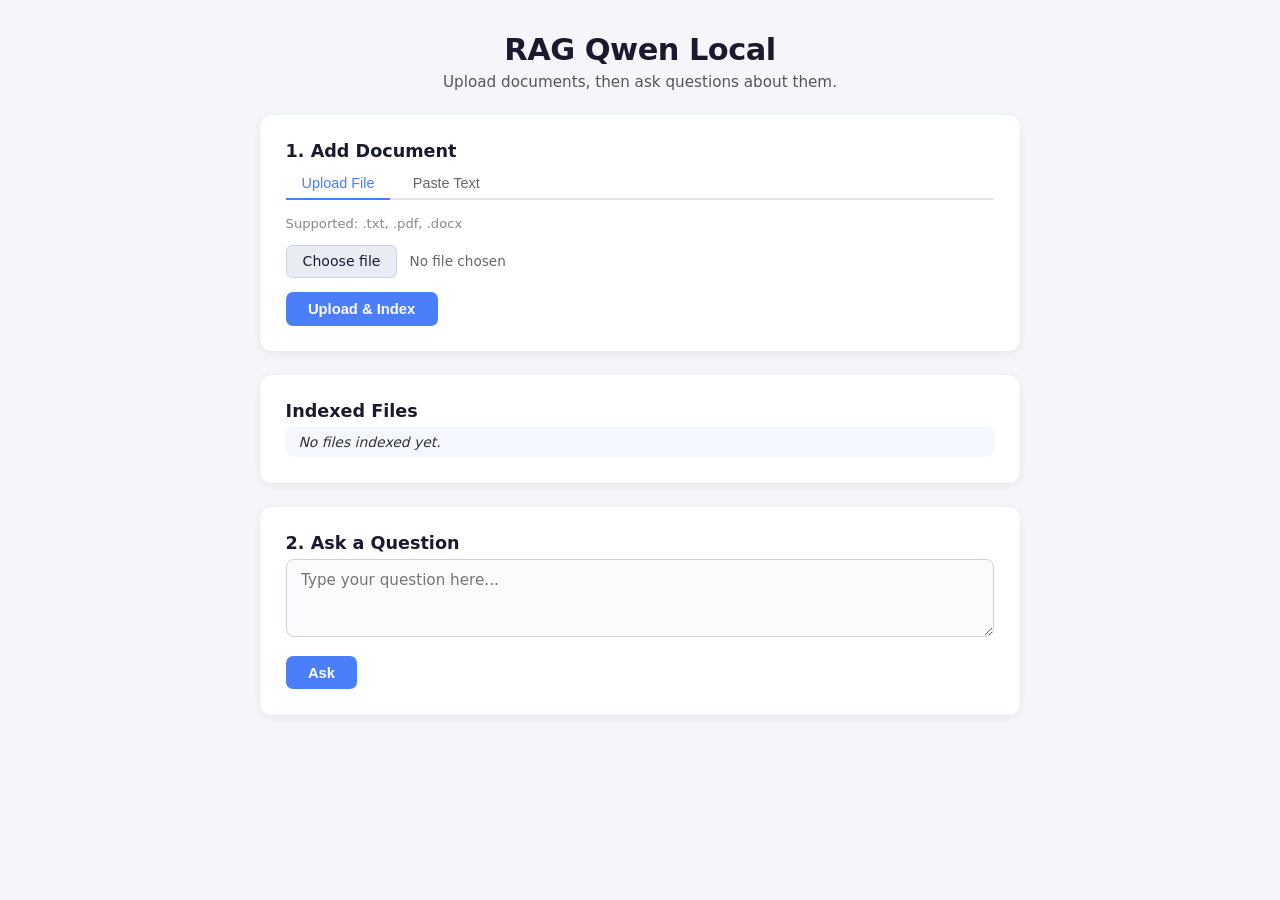
==== static/index.html @ bf1a891d "Initial commit: RAG app with file upload, paste-text, and indexed files list - FastAPI backend with " ====
<!DOCTYPE html>
<html lang="en">
<head>
  <meta charset="UTF-8" />
  <meta name="viewport" content="width=device-width, initial-scale=1.0" />
  <title>RAG Qwen Local</title>
  <link rel="stylesheet" href="/static/style.css" />
</head>
<body>
  <div class="container">
    <header>
      <h1>RAG Qwen Local</h1>
      <p class="subtitle">Upload documents, then ask questions about them.</p>
    </header>

    <!-- Upload Section -->
    <section class="card" id="upload-section">
      <h2>1. Add Document</h2>

      <div class="tabs">
        <button class="tab-btn active" data-tab="file-tab">Upload File</button>
        <button class="tab-btn" data-tab="paste-tab">Paste Text</button>
      </div>

      <!-- File tab -->
      <div id="file-tab" class="tab-panel">
        <p class="hint">Supported: .txt, .pdf, .docx</p>
        <div class="file-row">
          <label class="file-label" for="file-input">Choose file</label>
          <input type="file" id="file-input" accept=".txt,.pdf,.docx" />
          <span id="file-name" class="file-name">No file chosen</span>
        </div>
        <button id="upload-btn" class="btn">Upload &amp; Index</button>
      </div>

      <!-- Paste tab -->
      <div id="paste-tab" class="tab-panel hidden">
        <p class="hint">Paste any text — it will be saved as a .txt file and indexed.</p>
        <input
          type="text"
          id="paste-filename"
          placeholder="Filename (e.g. notes)"
          class="text-input"
          maxlength="80"
        />
        <textarea
          id="paste-content"
          placeholder="Paste your text here…"
          rows="7"
        ></textarea>
        <button id="paste-btn" class="btn">Index Text</button>
      </div>

      <div id="upload-status" class="status hidden"></div>
    </section>

    <!-- Indexed Files Section -->
    <section class="card" id="files-section">
      <h2>Indexed Files</h2>
      <ul id="files-list" class="files-list">
        <li class="files-empty">No files indexed yet.</li>
      </ul>
    </section>

    <!-- Ask Section -->
    <section class="card" id="ask-section">
      <h2>2. Ask a Question</h2>
      <textarea
        id="question-input"
        placeholder="Type your question here..."
        rows="3"
      ></textarea>
      <button id="ask-btn" class="btn">Ask</button>
      <div id="ask-status" class="status hidden"></div>
    </section>

    <!-- Answer Section -->
    <section class="card" id="answer-section" style="display:none;">
      <h2>Answer</h2>
      <div id="answer-text" class="answer-box"></div>

      <h3>Sources</h3>
      <ul id="sources-list" class="sources-list"></ul>
    </section>
  </div>

  <script src="/static/app.js"></script>
</body>
</html>
---- static/style.css ----
*, *::before, *::after {
  box-sizing: border-box;
  margin: 0;
  padding: 0;
}

body {
  font-family: system-ui, -apple-system, sans-serif;
  background: #f4f6f9;
  color: #1a1a2e;
  min-height: 100vh;
  padding: 2rem 1rem;
}

.container {
  max-width: 760px;
  margin: 0 auto;
  display: flex;
  flex-direction: column;
  gap: 1.5rem;
}

header {
  text-align: center;
}

header h1 {
  font-size: 1.9rem;
  font-weight: 700;
  letter-spacing: -0.5px;
}

.subtitle {
  margin-top: 0.4rem;
  color: #555;
  font-size: 0.95rem;
}

/* Card */
.card {
  background: #fff;
  border-radius: 12px;
  padding: 1.6rem;
  box-shadow: 0 2px 10px rgba(0, 0, 0, 0.07);
}

.card h2 {
  font-size: 1.1rem;
  margin-bottom: 0.4rem;
}

.card h3 {
  font-size: 0.95rem;
  margin-top: 1.2rem;
  margin-bottom: 0.4rem;
  color: #444;
}

.hint {
  font-size: 0.82rem;
  color: #888;
  margin-bottom: 0.9rem;
}

/* File input row */
.file-row {
  display: flex;
  align-items: center;
  gap: 0.75rem;
  margin-bottom: 0.9rem;
  flex-wrap: wrap;
}

input[type="file"] {
  display: none;
}

.file-label {
  cursor: pointer;
  background: #e8edf5;
  color: #1a1a2e;
  padding: 0.45rem 1rem;
  border-radius: 6px;
  font-size: 0.88rem;
  font-weight: 500;
  border: 1px solid #ccd3de;
  transition: background 0.15s;
  white-space: nowrap;
}

.file-label:hover {
  background: #d6dff0;
}

.file-name {
  font-size: 0.85rem;
  color: #666;
  overflow: hidden;
  text-overflow: ellipsis;
  white-space: nowrap;
  max-width: 260px;
}

/* Textarea */
textarea {
  width: 100%;
  padding: 0.7rem 0.9rem;
  border: 1px solid #ccd3de;
  border-radius: 8px;
  font-size: 0.95rem;
  font-family: inherit;
  resize: vertical;
  margin-bottom: 0.9rem;
  background: #fafbfc;
  transition: border-color 0.15s;
}

textarea:focus {
  outline: none;
  border-color: #4a7efa;
  background: #fff;
}

/* Button */
.btn {
  display: inline-block;
  padding: 0.55rem 1.4rem;
  background: #4a7efa;
  color: #fff;
  border: none;
  border-radius: 7px;
  font-size: 0.92rem;
  font-weight: 600;
  cursor: pointer;
  transition: background 0.15s, opacity 0.15s;
}

.btn:hover:not(:disabled) {
  background: #2f5ed6;
}

.btn:disabled {
  opacity: 0.55;
  cursor: not-allowed;
}

/* Status messages */
.status {
  margin-top: 0.75rem;
  padding: 0.6rem 0.9rem;
  border-radius: 7px;
  font-size: 0.88rem;
  line-height: 1.5;
}

.status.hidden {
  display: none;
}

.status.loading {
  background: #eef3ff;
  color: #2a4ab5;
  display: flex;
  align-items: center;
  gap: 0.5rem;
}

.status.success {
  background: #eafaf1;
  color: #1a7a42;
}

.status.error {
  background: #fff0f0;
  color: #c0392b;
}

/* Spinner */
.spinner {
  width: 14px;
  height: 14px;
  border: 2px solid #a0b5f0;
  border-top-color: #2a4ab5;
  border-radius: 50%;
  animation: spin 0.7s linear infinite;
  flex-shrink: 0;
}

@keyframes spin {
  to { transform: rotate(360deg); }
}

/* Answer box */
.answer-box {
  background: #fafbfc;
  border: 1px solid #e2e6ed;
  border-radius: 8px;
  padding: 1rem 1.1rem;
  font-size: 0.93rem;
  line-height: 1.7;
  white-space: pre-wrap;
  word-break: break-word;
}

/* Tabs */
.tabs {
  display: flex;
  gap: 0.4rem;
  margin-bottom: 1rem;
  border-bottom: 2px solid #e2e6ed;
  padding-bottom: 0;
}

.tab-btn {
  background: none;
  border: none;
  padding: 0.45rem 1rem;
  font-size: 0.9rem;
  font-weight: 500;
  color: #666;
  cursor: pointer;
  border-bottom: 2px solid transparent;
  margin-bottom: -2px;
  transition: color 0.15s, border-color 0.15s;
}

.tab-btn:hover {
  color: #1a1a2e;
}

.tab-btn.active {
  color: #4a7efa;
  border-bottom-color: #4a7efa;
}

.tab-panel.hidden {
  display: none;
}

/* Plain text input */
.text-input {
  width: 100%;
  padding: 0.6rem 0.9rem;
  border: 1px solid #ccd3de;
  border-radius: 8px;
  font-size: 0.9rem;
  font-family: inherit;
  background: #fafbfc;
  margin-bottom: 0.7rem;
  transition: border-color 0.15s;
}

.text-input:focus {
  outline: none;
  border-color: #4a7efa;
  background: #fff;
}

/* Indexed files list */
.files-list {
  list-style: none;
  display: flex;
  flex-direction: column;
  gap: 0.3rem;
}

.files-list li {
  display: flex;
  align-items: center;
  gap: 0.5rem;
  padding: 0.45rem 0.8rem;
  background: #f5f7ff;
  border-radius: 6px;
  font-size: 0.87rem;
  color: #333;
}

.files-list li .file-icon {
  font-size: 1rem;
  flex-shrink: 0;
}

.files-empty {
  color: #aaa;
  font-size: 0.85rem;
  font-style: italic;
}

/* Sources list */
.sources-list {
  list-style: none;
  display: flex;
  flex-direction: column;
  gap: 0.35rem;
}

.sources-list li {
  background: #f0f4ff;
  border-radius: 6px;
  padding: 0.4rem 0.8rem;
  font-size: 0.82rem;
  color: #333;
  display: flex;
  gap: 0.5rem;
}

.sources-list li .src-file {
  font-weight: 600;
  color: #2a4ab5;
}

.sources-list li .src-chunk {
  color: #888;
}
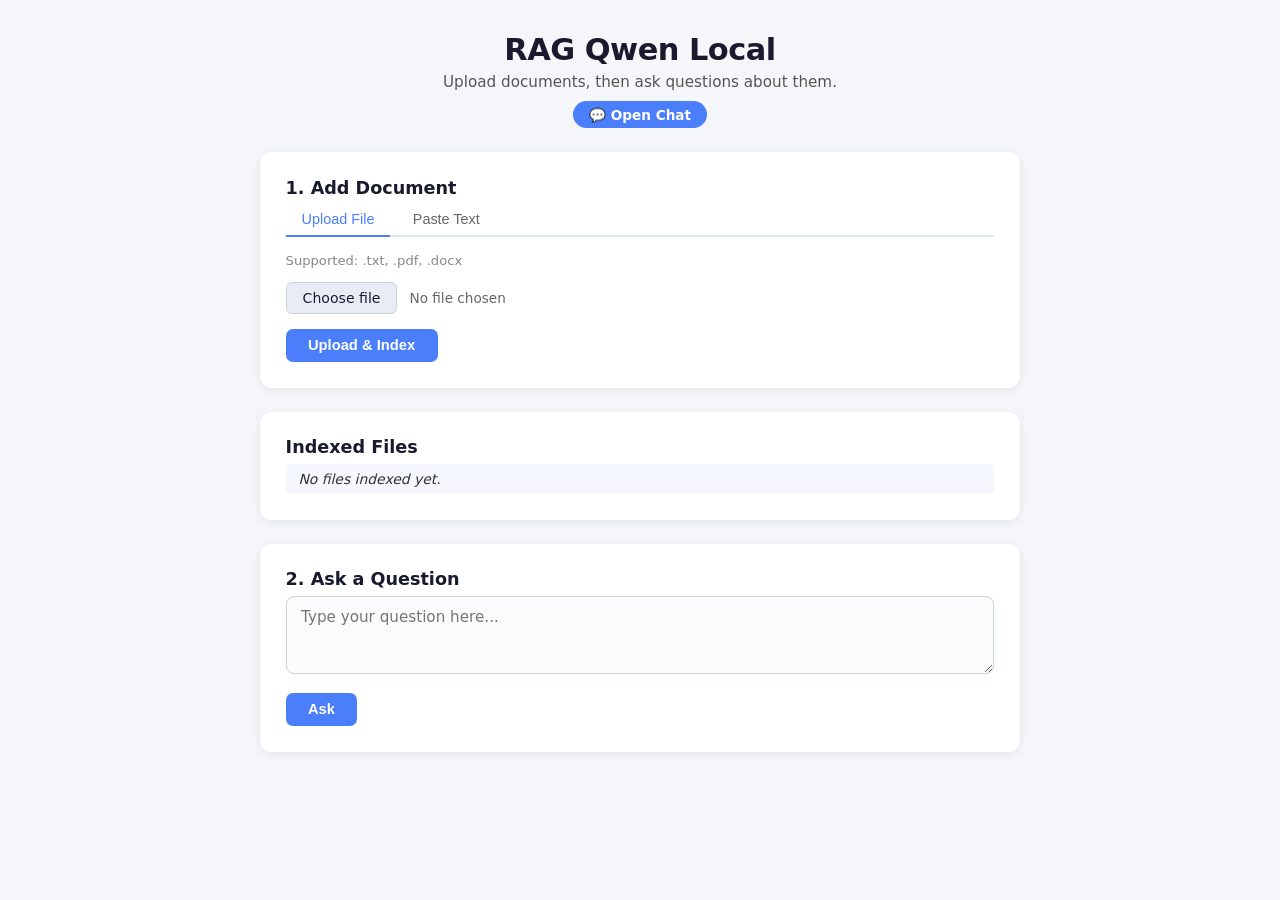
==== commit fd739bc9: "feat: add /chat page with multi-turn history and streaming thinking - New GET /chat route serving ch" ====
--- a/static/index.html
+++ b/static/index.html
@@ -11,6 +11,7 @@
     <header>
       <h1>RAG Qwen Local</h1>
       <p class="subtitle">Upload documents, then ask questions about them.</p>
+      <a href="/chat" class="chat-link">💬 Open Chat</a>
     </header>
 
     <!-- Upload Section -->
@@ -74,6 +75,51 @@
       <div id="ask-status" class="status hidden"></div>
     </section>
 
+    <!-- Live View Section -->
+    <section class="card" id="live-section" style="display:none;">
+      <h2>Live Process</h2>
+      <div class="live-steps">
+        <div class="step-item" id="step-embedding">
+          <div class="step-icon step-pending"></div>
+          <div class="step-info">
+            <span class="step-label">Mã hóa câu hỏi</span>
+            <span class="step-msg" id="msg-embedding"></span>
+          </div>
+        </div>
+        <div class="step-item" id="step-retrieval">
+          <div class="step-icon step-pending"></div>
+          <div class="step-info">
+            <span class="step-label">Tìm kiếm tài liệu</span>
+            <span class="step-msg" id="msg-retrieval"></span>
+          </div>
+        </div>
+        <div class="step-item" id="step-generating">
+          <div class="step-icon step-pending"></div>
+          <div class="step-info">
+            <span class="step-label">Tạo câu trả lời</span>
+            <span class="step-msg" id="msg-generating"></span>
+          </div>
+        </div>
+      </div>
+
+      <div id="live-thinking" class="live-thinking" style="display:none;">
+        <button class="chunks-toggle thinking-toggle" id="thinking-toggle">
+          <span class="thinking-pulse" id="thinking-pulse"></span>
+          <span id="thinking-title">Đang suy nghĩ...</span>
+          <span class="toggle-arrow" id="thinking-arrow">▼</span>
+        </button>
+        <div id="thinking-body" class="thinking-body"></div>
+      </div>
+
+      <div id="live-chunks" class="live-chunks" style="display:none;">
+        <button class="chunks-toggle" id="chunks-toggle">
+          <span id="chunks-title">Đoạn văn tìm được</span>
+          <span class="toggle-arrow">▼</span>
+        </button>
+        <div id="chunks-body" class="chunks-body hidden"></div>
+      </div>
+    </section>
+
     <!-- Answer Section -->
     <section class="card" id="answer-section" style="display:none;">
       <h2>Answer</h2>
--- a/static/style.css
+++ b/static/style.css
@@ -35,6 +35,21 @@
   color: #555;
   font-size: 0.95rem;
 }
+
+.chat-link {
+  display: inline-block;
+  margin-top: 0.6rem;
+  padding: 0.35rem 1rem;
+  background: #4a7efa;
+  color: #fff;
+  border-radius: 20px;
+  font-size: 0.85rem;
+  font-weight: 600;
+  text-decoration: none;
+  transition: background 0.15s;
+}
+
+.chat-link:hover { background: #2f5ed6; }
 
 /* Card */
 .card {
@@ -312,3 +327,249 @@
 .sources-list li .src-chunk {
   color: #888;
 }
+
+/* ── Live View ─────────────────────────────────────────────────────────────── */
+
+.live-steps {
+  display: flex;
+  flex-direction: column;
+  gap: 0.6rem;
+  margin-bottom: 1rem;
+}
+
+.step-item {
+  display: flex;
+  align-items: center;
+  gap: 0.75rem;
+}
+
+.step-icon {
+  width: 20px;
+  height: 20px;
+  border-radius: 50%;
+  flex-shrink: 0;
+  position: relative;
+}
+
+.step-icon.step-pending {
+  background: #e2e6ed;
+}
+
+.step-icon.step-active {
+  border: 2px solid #a0b5f0;
+  border-top-color: #4a7efa;
+  animation: spin 0.7s linear infinite;
+}
+
+.step-icon.step-done {
+  background: #27ae60;
+}
+
+.step-icon.step-done::after {
+  content: '';
+  position: absolute;
+  top: 4px;
+  left: 6px;
+  width: 5px;
+  height: 9px;
+  border: 2px solid #fff;
+  border-top: none;
+  border-left: none;
+  transform: rotate(45deg);
+}
+
+.step-icon.step-error {
+  background: #e74c3c;
+}
+
+.step-icon.step-error::after {
+  content: '×';
+  position: absolute;
+  inset: 0;
+  display: flex;
+  align-items: center;
+  justify-content: center;
+  color: #fff;
+  font-size: 14px;
+  font-weight: 700;
+  line-height: 20px;
+  text-align: center;
+}
+
+.step-info {
+  display: flex;
+  align-items: baseline;
+  gap: 0.5rem;
+  flex-wrap: wrap;
+}
+
+.step-label {
+  font-size: 0.9rem;
+  font-weight: 600;
+  color: #1a1a2e;
+}
+
+.step-msg {
+  font-size: 0.8rem;
+  color: #666;
+}
+
+/* Thinking panel */
+.live-thinking {
+  margin-top: 0.5rem;
+  border: 1px solid #f0d080;
+  border-radius: 8px;
+  overflow: hidden;
+}
+
+.thinking-toggle {
+  background: #fefaed !important;
+  color: #7a5a00 !important;
+  border-bottom: 1px solid #f0d080;
+}
+
+.thinking-toggle:hover {
+  background: #fdf4d0 !important;
+}
+
+.thinking-pulse {
+  width: 8px;
+  height: 8px;
+  border-radius: 50%;
+  background: #ccc;
+  flex-shrink: 0;
+  transition: background 0.2s;
+}
+
+.thinking-pulse.active {
+  background: #f0a500;
+  animation: pulse 1s ease-in-out infinite;
+}
+
+@keyframes pulse {
+  0%, 100% { opacity: 1; transform: scale(1); }
+  50%       { opacity: 0.5; transform: scale(0.8); }
+}
+
+.thinking-body {
+  font-size: 0.78rem;
+  font-family: monospace;
+  color: #6b5700;
+  background: #fffdf0;
+  padding: 0.75rem;
+  max-height: 260px;
+  overflow-y: auto;
+  white-space: pre-wrap;
+  word-break: break-word;
+  line-height: 1.55;
+}
+
+.thinking-body.hidden {
+  display: none;
+}
+
+/* Chunks panel */
+.live-chunks {
+  margin-top: 0.5rem;
+  border: 1px solid #e2e6ed;
+  border-radius: 8px;
+  overflow: hidden;
+}
+
+.chunks-toggle {
+  width: 100%;
+  display: flex;
+  align-items: center;
+  gap: 0.5rem;
+  padding: 0.55rem 0.9rem;
+  background: #f5f7ff;
+  border: none;
+  cursor: pointer;
+  font-size: 0.85rem;
+  font-weight: 600;
+  color: #2a4ab5;
+  text-align: left;
+  transition: background 0.15s;
+}
+
+.chunks-toggle:hover {
+  background: #eaeffb;
+}
+
+.toggle-arrow {
+  margin-left: auto;
+  font-size: 0.75rem;
+  color: #888;
+}
+
+.chunks-body {
+  display: flex;
+  flex-direction: column;
+  gap: 0.5rem;
+  padding: 0.75rem;
+  background: #fff;
+  max-height: 340px;
+  overflow-y: auto;
+}
+
+.chunks-body.hidden {
+  display: none;
+}
+
+.chunk-card {
+  border: 1px solid #e2e6ed;
+  border-radius: 6px;
+  padding: 0.6rem 0.75rem;
+  background: #fafbfc;
+}
+
+.chunk-meta {
+  display: flex;
+  align-items: center;
+  gap: 0.5rem;
+  margin-bottom: 0.35rem;
+  flex-wrap: wrap;
+}
+
+.chunk-source {
+  font-size: 0.8rem;
+  font-weight: 600;
+  color: #2a4ab5;
+}
+
+.chunk-idx {
+  font-size: 0.75rem;
+  color: #888;
+}
+
+.chunk-score {
+  margin-left: auto;
+  font-size: 0.75rem;
+  font-weight: 600;
+  color: #27ae60;
+  background: #eafaf1;
+  padding: 0.1rem 0.4rem;
+  border-radius: 4px;
+}
+
+.chunk-preview {
+  font-size: 0.8rem;
+  color: #444;
+  line-height: 1.5;
+  white-space: pre-wrap;
+  word-break: break-word;
+}
+
+/* Streaming cursor */
+.answer-box.streaming::after {
+  content: '▋';
+  display: inline-block;
+  animation: blink 0.8s step-end infinite;
+  color: #4a7efa;
+  margin-left: 1px;
+}
+
+@keyframes blink {
+  0%, 100% { opacity: 1; }
+  50%       { opacity: 0; }
+}
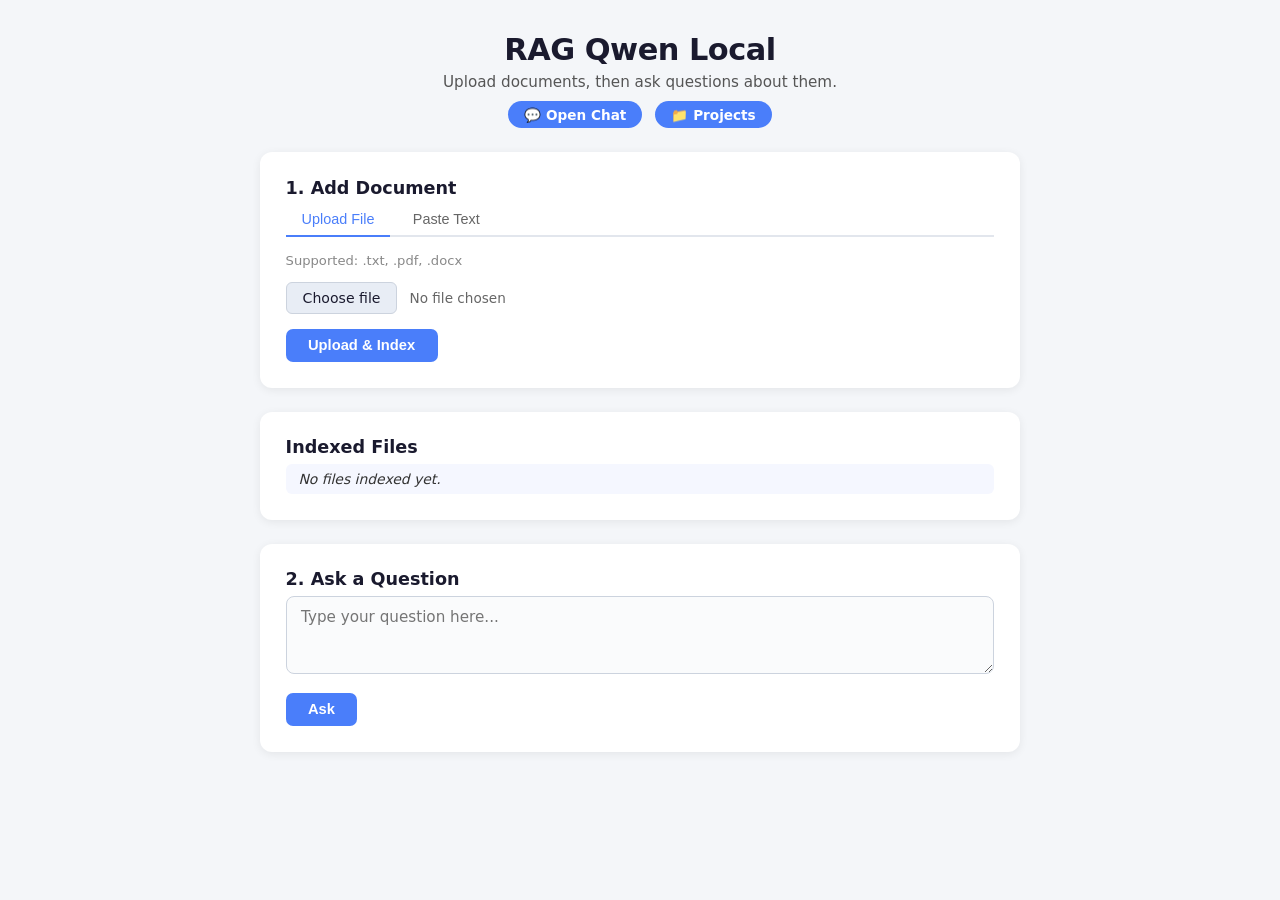
==== commit d249153c: "Add project-scoped chat and file management" ====
--- a/static/index.html
+++ b/static/index.html
@@ -12,6 +12,7 @@
       <h1>RAG Qwen Local</h1>
       <p class="subtitle">Upload documents, then ask questions about them.</p>
       <a href="/chat" class="chat-link">💬 Open Chat</a>
+      <a href="/projects-page" class="chat-link" style="margin-left:0.5rem;">📁 Projects</a>
     </header>
 
     <!-- Upload Section -->
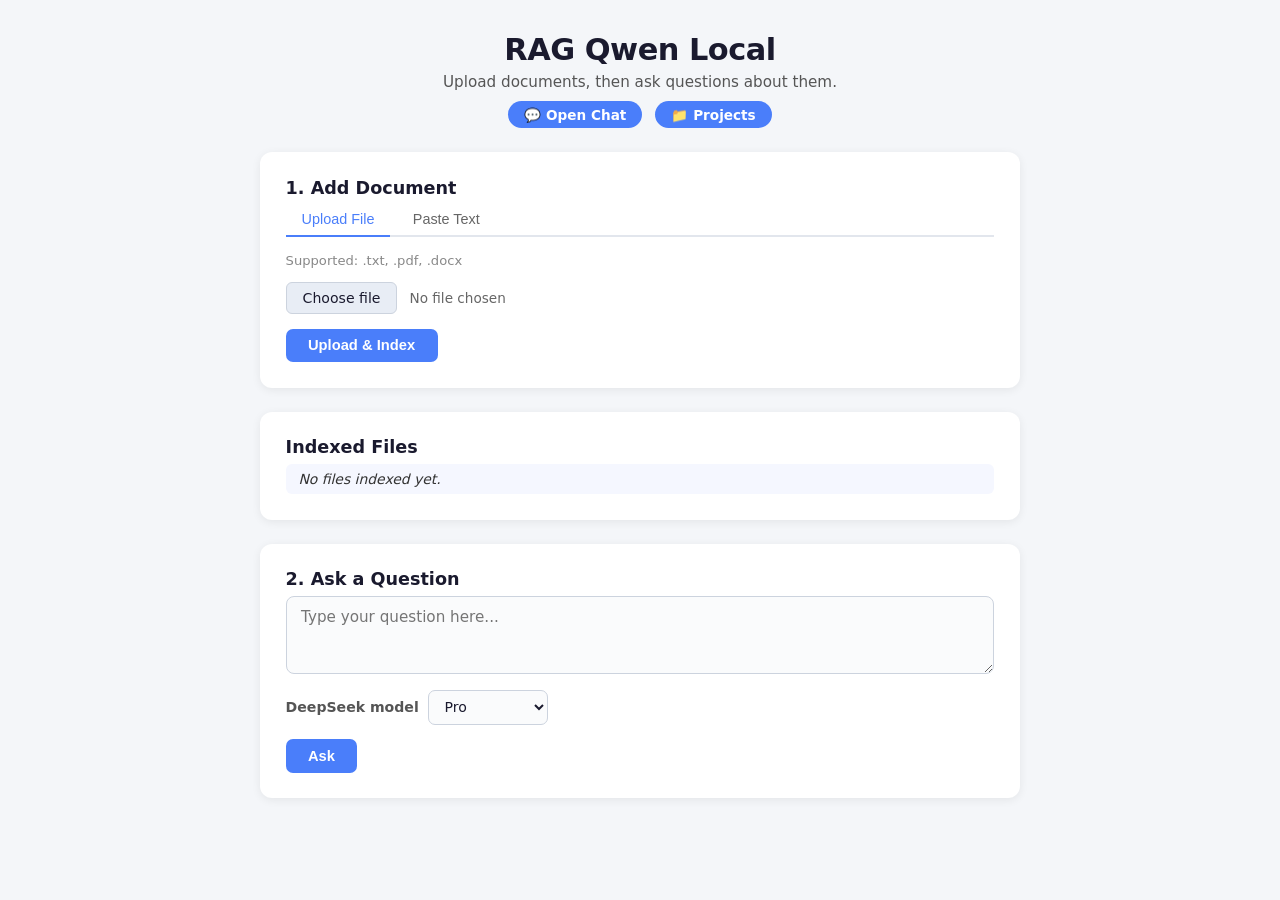
==== commit 5c21661b: "Add Pro and Flash DeepSeek model selection" ====
--- a/static/index.html
+++ b/static/index.html
@@ -72,6 +72,13 @@
         placeholder="Type your question here..."
         rows="3"
       ></textarea>
+      <div class="model-row">
+        <label for="ask-model-select">DeepSeek model</label>
+        <select id="ask-model-select" class="model-select">
+          <option value="pro" selected>Pro</option>
+          <option value="flash">Flash</option>
+        </select>
+      </div>
       <button id="ask-btn" class="btn">Ask</button>
       <div id="ask-status" class="status hidden"></div>
     </section>
--- a/static/style.css
+++ b/static/style.css
@@ -136,6 +136,36 @@
   background: #fff;
 }
 
+.model-row {
+  display: flex;
+  align-items: center;
+  gap: 0.6rem;
+  margin: -0.15rem 0 0.9rem;
+  font-size: 0.88rem;
+  color: #555;
+}
+
+.model-row label {
+  font-weight: 600;
+}
+
+.model-select {
+  min-width: 120px;
+  padding: 0.45rem 0.7rem;
+  border: 1px solid #ccd3de;
+  border-radius: 7px;
+  background: #fafbfc;
+  color: #1a1a2e;
+  font: inherit;
+  cursor: pointer;
+}
+
+.model-select:focus {
+  outline: none;
+  border-color: #4a7efa;
+  background: #fff;
+}
+
 /* Button */
 .btn {
   display: inline-block;
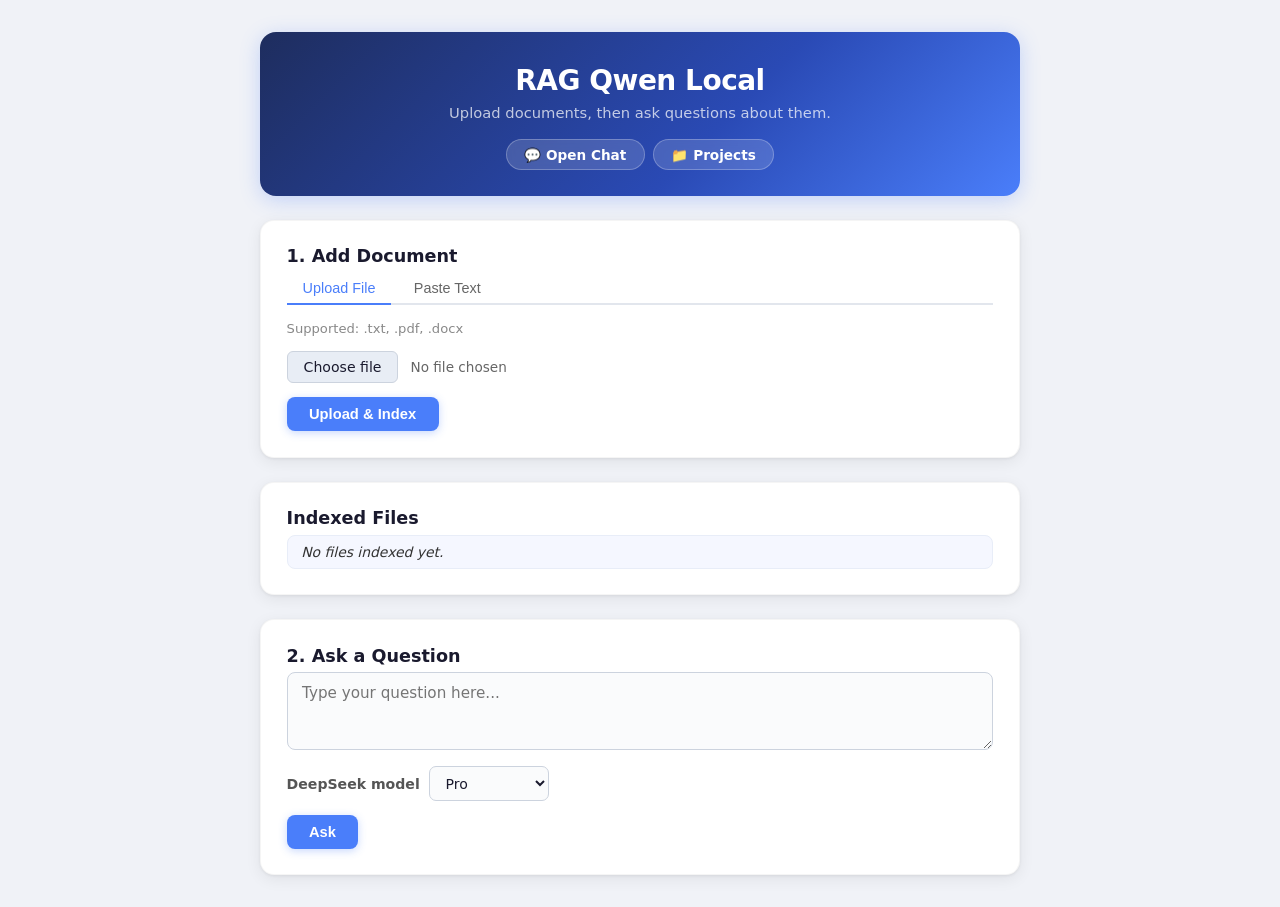
==== commit e8fd0f5a: "Refresh chat and project UI styling for mobile" ====
--- a/static/index.html
+++ b/static/index.html
@@ -11,8 +11,10 @@
     <header>
       <h1>RAG Qwen Local</h1>
       <p class="subtitle">Upload documents, then ask questions about them.</p>
-      <a href="/chat" class="chat-link">💬 Open Chat</a>
-      <a href="/projects-page" class="chat-link" style="margin-left:0.5rem;">📁 Projects</a>
+      <div class="header-nav">
+        <a href="/chat" class="chat-link">💬 Open Chat</a>
+        <a href="/projects-page" class="chat-link">📁 Projects</a>
+      </div>
     </header>
 
     <!-- Upload Section -->
--- a/static/style.css
+++ b/static/style.css
@@ -6,7 +6,7 @@
 
 body {
   font-family: system-ui, -apple-system, sans-serif;
-  background: #f4f6f9;
+  background: #f0f2f7;
   color: #1a1a2e;
   min-height: 100vh;
   padding: 2rem 1rem;
@@ -22,41 +22,60 @@
 
 header {
   text-align: center;
+  background: linear-gradient(135deg, #1e2d5e 0%, #2a4ab5 60%, #4a7efa 100%);
+  border-radius: 16px;
+  padding: 2rem 1.5rem 1.6rem;
+  color: #fff;
+  box-shadow: 0 4px 20px rgba(74, 126, 250, 0.28);
 }
 
 header h1 {
-  font-size: 1.9rem;
+  font-size: 1.75rem;
   font-weight: 700;
   letter-spacing: -0.5px;
+  color: #fff;
 }
 
 .subtitle {
-  margin-top: 0.4rem;
-  color: #555;
-  font-size: 0.95rem;
+  margin-top: 0.45rem;
+  color: rgba(255,255,255,0.72);
+  font-size: 0.92rem;
+}
+
+.header-nav {
+  display: flex;
+  justify-content: center;
+  gap: 0.5rem;
+  margin-top: 1.1rem;
+  flex-wrap: wrap;
 }
 
 .chat-link {
   display: inline-block;
-  margin-top: 0.6rem;
-  padding: 0.35rem 1rem;
-  background: #4a7efa;
+  padding: 0.42rem 1.1rem;
+  background: rgba(255,255,255,0.15);
   color: #fff;
   border-radius: 20px;
   font-size: 0.85rem;
   font-weight: 600;
   text-decoration: none;
-  transition: background 0.15s;
-}
-
-.chat-link:hover { background: #2f5ed6; }
+  border: 1px solid rgba(255,255,255,0.25);
+  transition: background 0.18s, border-color 0.18s;
+  backdrop-filter: blur(4px);
+}
+
+.chat-link:hover {
+  background: rgba(255,255,255,0.26);
+  border-color: rgba(255,255,255,0.45);
+}
 
 /* Card */
 .card {
   background: #fff;
-  border-radius: 12px;
+  border-radius: 14px;
   padding: 1.6rem;
-  box-shadow: 0 2px 10px rgba(0, 0, 0, 0.07);
+  box-shadow: 0 1px 3px rgba(0,0,0,0.06), 0 4px 16px rgba(0,0,0,0.07);
+  border: 1px solid rgba(0,0,0,0.04);
 }
 
 .card h2 {
@@ -173,20 +192,29 @@
   background: #4a7efa;
   color: #fff;
   border: none;
-  border-radius: 7px;
+  border-radius: 8px;
   font-size: 0.92rem;
   font-weight: 600;
   cursor: pointer;
-  transition: background 0.15s, opacity 0.15s;
+  transition: background 0.15s, transform 0.1s, box-shadow 0.15s;
+  box-shadow: 0 2px 8px rgba(74, 126, 250, 0.3);
 }
 
 .btn:hover:not(:disabled) {
   background: #2f5ed6;
+  box-shadow: 0 4px 14px rgba(74, 126, 250, 0.4);
+  transform: translateY(-1px);
+}
+
+.btn:active:not(:disabled) {
+  transform: translateY(0);
+  box-shadow: 0 1px 4px rgba(74, 126, 250, 0.3);
 }
 
 .btn:disabled {
   opacity: 0.55;
   cursor: not-allowed;
+  box-shadow: none;
 }
 
 /* Status messages */
@@ -306,18 +334,25 @@
   list-style: none;
   display: flex;
   flex-direction: column;
-  gap: 0.3rem;
+  gap: 0.35rem;
 }
 
 .files-list li {
   display: flex;
   align-items: center;
   gap: 0.5rem;
-  padding: 0.45rem 0.8rem;
+  padding: 0.5rem 0.85rem;
   background: #f5f7ff;
-  border-radius: 6px;
+  border-radius: 8px;
   font-size: 0.87rem;
   color: #333;
+  border: 1px solid #e8edf8;
+  transition: background 0.12s, border-color 0.12s;
+}
+
+.files-list li:hover {
+  background: #edf0fb;
+  border-color: #d0dbf5;
 }
 
 .files-list li .file-icon {
@@ -326,9 +361,11 @@
 }
 
 .files-empty {
-  color: #aaa;
+  color: #bbb;
   font-size: 0.85rem;
   font-style: italic;
+  text-align: center;
+  padding: 1.2rem 0;
 }
 
 /* Sources list */
@@ -336,26 +373,44 @@
   list-style: none;
   display: flex;
   flex-direction: column;
-  gap: 0.35rem;
+  gap: 0.45rem;
 }
 
 .sources-list li {
   background: #f0f4ff;
-  border-radius: 6px;
-  padding: 0.4rem 0.8rem;
+  border: 1px solid #d0dbf5;
+  border-radius: 8px;
+  padding: 0.55rem 0.7rem;
   font-size: 0.82rem;
   color: #333;
   display: flex;
-  gap: 0.5rem;
+  flex-direction: column;
+  gap: 0.4rem;
 }
 
 .sources-list li .src-file {
+  min-width: 0;
   font-weight: 600;
   color: #2a4ab5;
+  overflow: hidden;
+  text-overflow: ellipsis;
+  white-space: nowrap;
+}
+
+.sources-list li .src-chunks {
+  display: flex;
+  flex-wrap: wrap;
+  gap: 0.25rem;
 }
 
 .sources-list li .src-chunk {
-  color: #888;
+  border: 1px solid #d9e2f8;
+  border-radius: 999px;
+  background: #fff;
+  color: #65708a;
+  padding: 0.08rem 0.42rem;
+  font-size: 0.72rem;
+  line-height: 1.35;
 }
 
 /* ── Live View ─────────────────────────────────────────────────────────────── */
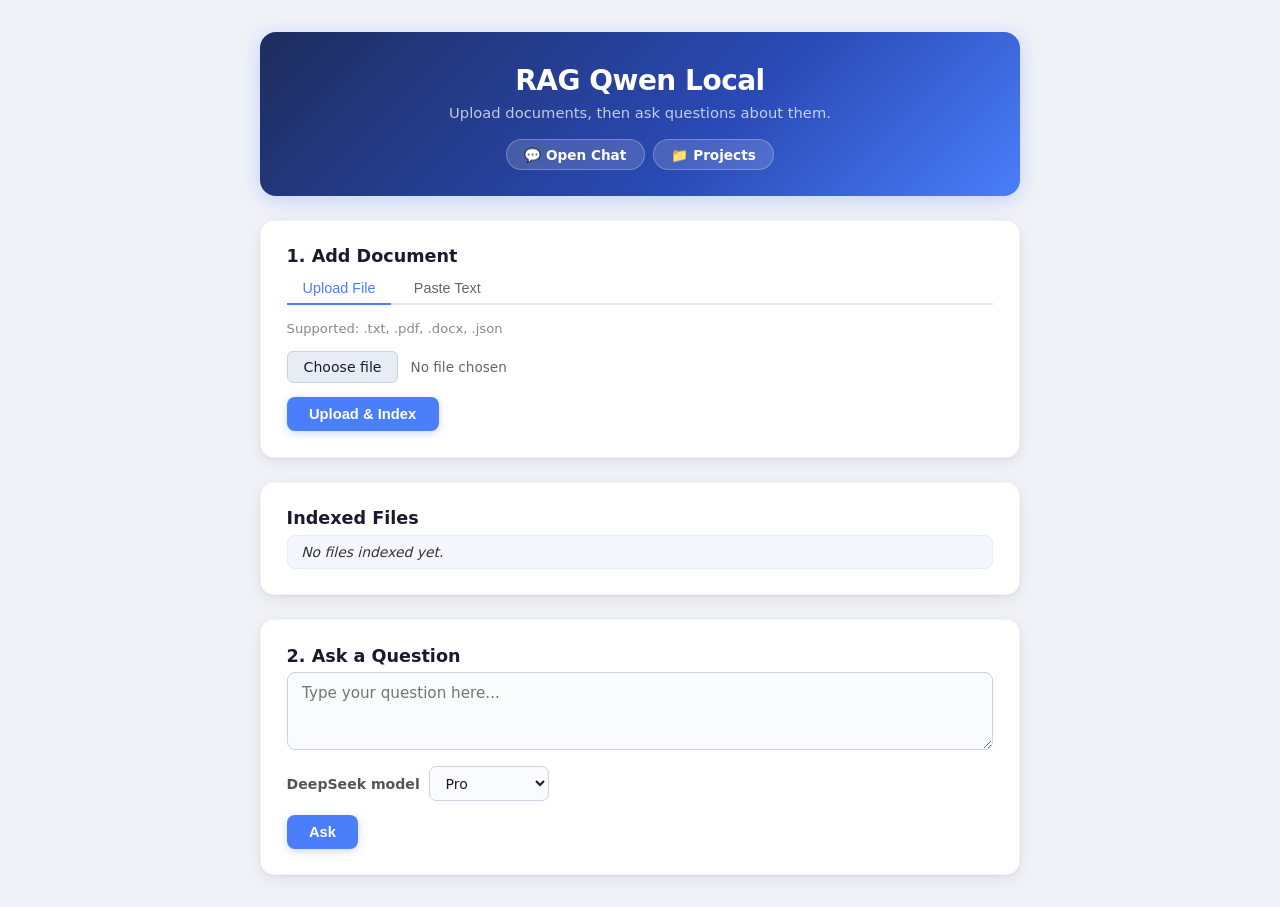
==== commit 06de832c: "Add support for JSON file uploads and improve related UI hints" ====
--- a/static/index.html
+++ b/static/index.html
@@ -28,10 +28,10 @@
 
       <!-- File tab -->
       <div id="file-tab" class="tab-panel">
-        <p class="hint">Supported: .txt, .pdf, .docx</p>
+        <p class="hint">Supported: .txt, .pdf, .docx, .json</p>
         <div class="file-row">
           <label class="file-label" for="file-input">Choose file</label>
-          <input type="file" id="file-input" accept=".txt,.pdf,.docx" />
+          <input type="file" id="file-input" accept=".txt,.pdf,.docx,.json" />
           <span id="file-name" class="file-name">No file chosen</span>
         </div>
         <button id="upload-btn" class="btn">Upload &amp; Index</button>
